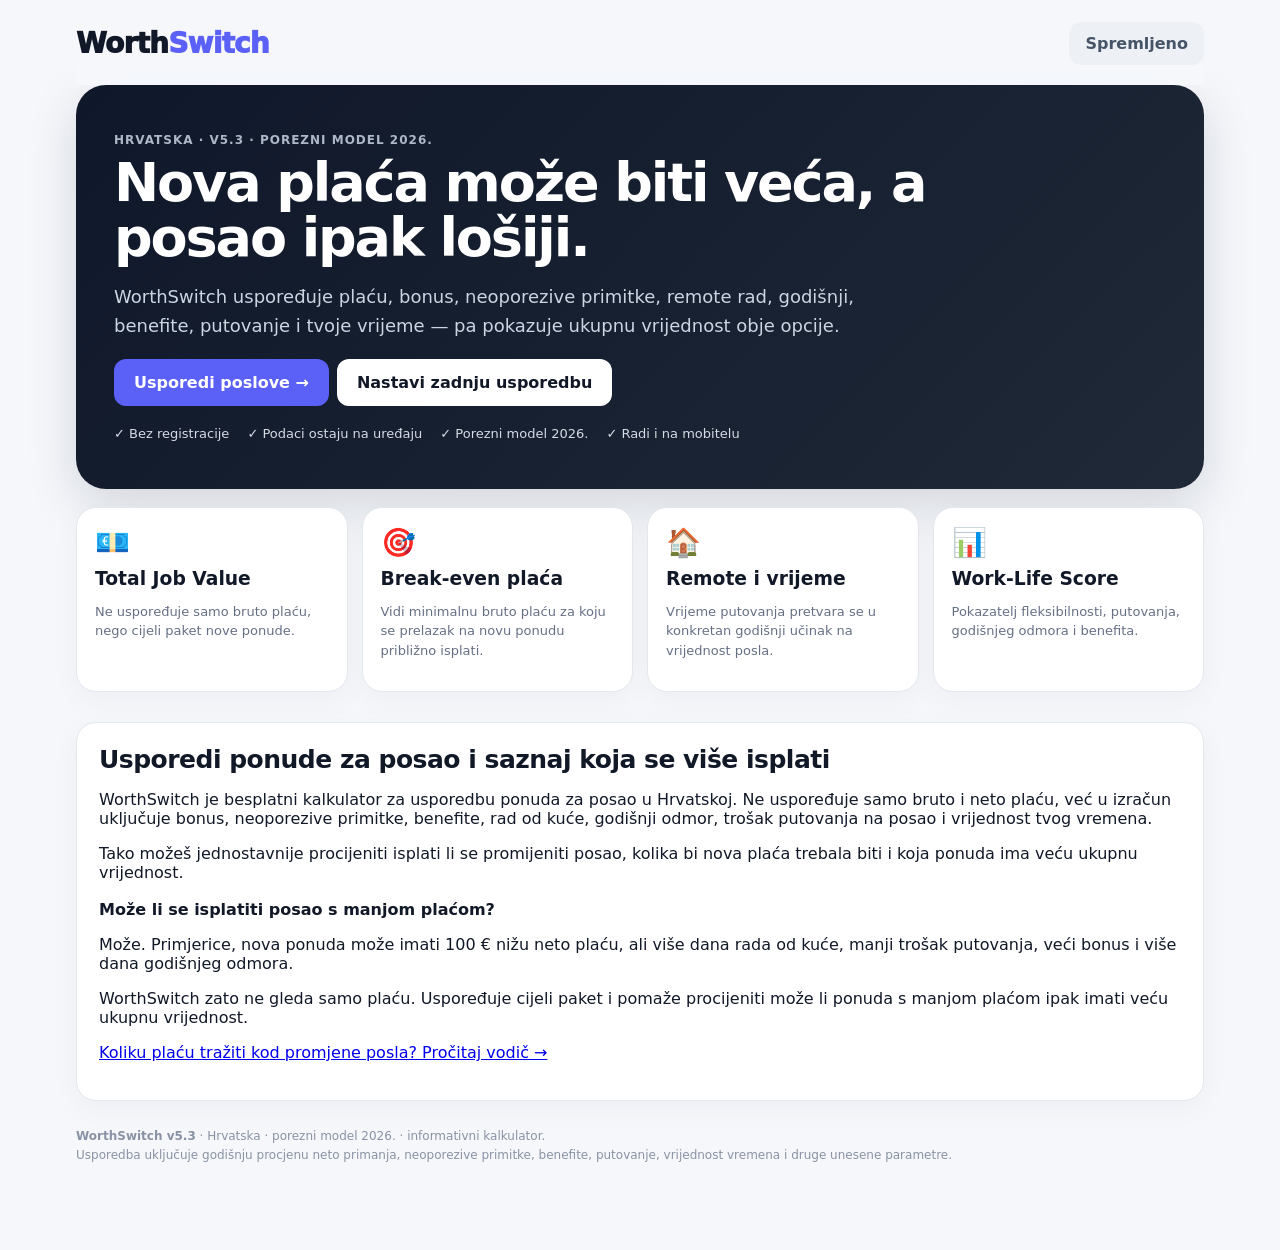
==== index.html @ a0196c50 "Update index.html" ====
<!doctype html>
<html lang="hr">
<head>
  <meta charset="utf-8">
  <meta name="viewport" content="width=device-width,initial-scale=1,viewport-fit=cover">

  <meta name="theme-color" content="#111827">
  <meta
    name="description"
    content="Usporedi trenutni posao i novu ponudu. Izračunaj neto plaću, bonuse, benefite, trošak i vrijeme putovanja te saznaj isplati li se promijeniti posao."
  >
<link rel="canonical" href="https://worthswitch.hr/">
  <meta property="og:title" content="WorthSwitch — isplati li se promijeniti posao?">
  <meta
    property="og:description"
    content="Usporedi cijeli paket dvije ponude za posao — ne samo bruto plaću."
  >
  <meta property="og:type" content="website">
<meta property="og:url"
  content="https://worthswitch.hr/">
  <meta property="og:image" content="https://worthswitch.hr/worthswitch-og.png">
<meta property="og:image:alt" content="WorthSwitch usporedba dvije ponude za posao">

<meta name="twitter:card" content="summary_large_image">
<meta name="twitter:title" content="WorthSwitch – isplati li se promijeniti posao?">
<meta name="twitter:description" content="Usporedi cijeli paket dvije ponude za posao – ne samo bruto plaću.">
<meta name="twitter:image" content="https://worthswitch.hr/worthswitch-og.png">
  <link rel="manifest" href="manifest.webmanifest">
  <link rel="icon" href="icon-192.png">
  <link rel="stylesheet" href="styles.css">

  <title>WorthSwitch - Usporedi plaće i ponude za posao</title>
  <script type="application/ld+json">
{
  "@context": "https://schema.org",
  "@type": "WebApplication",
  "name": "WorthSwitch",
  "url": "https://worthswitch.hr/",
  "description": "Besplatni kalkulator za usporedbu ponuda za posao u Hrvatskoj koji uz plaću uključuje bonuse, neoporezive primitke, benefite, rad od kuće, godišnji odmor, trošak putovanja i vrijednost vremena.",
  "applicationCategory": "FinanceApplication",
  "operatingSystem": "Web",
  "offers": {
    "@type": "Offer",
    "price": "0",
    "priceCurrency": "EUR"
  },
  "inLanguage": "hr"
}
</script>
</head>

<body>

  <div class="app-shell">

    <!-- TOP BAR -->

    <header class="topbar">

      <a
        class="brand"
        href="#"
        onclick="showLanding();return false;"
        aria-label="WorthSwitch početna"
      >
        Worth<span>Switch</span>
      </a>

      <div class="top-actions">

        <button
          class="btn btn-ghost"
          id="installBtn"
          hidden
        >
          Instaliraj
        </button>

        <button
          class="btn btn-ghost"
          onclick="showSaved()"
        >
          Spremljeno
        </button>

      </div>

    </header>


    <!-- LANDING -->

    <section id="landing" class="landing">

      <div class="hero-card">

        <div class="eyebrow">
          HRVATSKA · V5.3 · POREZNI MODEL 2026.
        </div>

        <h1>
          Nova plaća može biti veća,
          a posao ipak lošiji.
        </h1>

        <p>
          WorthSwitch uspoređuje plaću, bonus, neoporezive primitke,
          remote rad, godišnji, benefite, putovanje i tvoje vrijeme —
          pa pokazuje ukupnu vrijednost obje opcije.
        </p>

        <div class="hero-actions">

          <button
            class="btn btn-primary btn-lg"
            onclick="startNewFlow()"
          >
            Usporedi poslove →
          </button>

          <button
            class="btn btn-light btn-lg"
            onclick="loadDraftAndStart()"
          >
            Nastavi zadnju usporedbu
          </button>

        </div>

        <div class="trust-row">
          <span>✓ Bez registracije</span>
          <span>✓ Podaci ostaju na uređaju</span>
          <span>✓ Porezni model 2026.</span>
          <span>✓ Radi i na mobitelu</span>
        </div>

      </div>


      <div class="feature-grid">

        <article class="feature-card">
          <div class="feature-icon">💶</div>
          <h3>Total Job Value</h3>
          <p>
            Ne uspoređuje samo bruto plaću,
            nego cijeli paket nove ponude.
          </p>
        </article>

        <article class="feature-card">
          <div class="feature-icon">🎯</div>
          <h3>Break-even plaća</h3>
          <p>
            Vidi minimalnu bruto plaću za koju se prelazak
            na novu ponudu približno isplati.
          </p>
        </article>

        <article class="feature-card">
          <div class="feature-icon">🏠</div>
          <h3>Remote i vrijeme</h3>
          <p>
            Vrijeme putovanja pretvara se u konkretan
            godišnji učinak na vrijednost posla.
          </p>
        </article>

        <article class="feature-card">
          <div class="feature-icon">📊</div>
          <h3>Work-Life Score</h3>
          <p>
            Dodatni heuristički pokazatelj plaće,
            fleksibilnosti, vremena i godišnjeg odmora.
          </p>
        </article>

      </div>

    

    <section class="panel seo-section">
  <h2>Usporedi ponude za posao i saznaj koja se više isplati</h2>

  <p>
    WorthSwitch je besplatni kalkulator za usporedbu ponuda za posao u Hrvatskoj.
    Ne uspoređuje samo bruto i neto plaću, već u izračun uključuje bonus,
    neoporezive primitke, benefite, rad od kuće, godišnji odmor,
    trošak putovanja na posao i vrijednost tvog vremena.
  </p>

  <p>
    Tako možeš jednostavnije procijeniti isplati li se promijeniti posao,
    kolika bi nova plaća trebala biti i koja ponuda ima veću ukupnu vrijednost.
  </p>
    <h3>Može li se isplatiti posao s manjom plaćom?</h3>

<p>
  Može. Primjerice, nova ponuda može imati 100 € nižu neto plaću,
  ali više dana rada od kuće, manji trošak putovanja, veći bonus
  i više dana godišnjeg odmora.
</p>

<p>
  WorthSwitch zato ne gleda samo plaću. Uspoređuje cijeli paket
  i pomaže procijeniti može li ponuda s manjom plaćom ipak imati
  veću ukupnu vrijednost.
</p>  
      <p>
  <a href="/koliku-placu-traziti.html">
    Koliku plaću tražiti kod promjene posla? Pročitaj vodič →
  </a>
</p>
</section>
</section>

    <!-- SAVED -->

    <section id="savedPanel" class="panel hidden">

      <div class="section-head">

        <div>
          <div class="eyebrow dark">
            LOKALNO SPREMLJENO
          </div>

          <h2>Moje usporedbe</h2>
        </div>

        <button
          class="btn btn-ghost"
          onclick="closeSaved()"
        >
          Zatvori
        </button>

      </div>

      <div id="savedList"></div>

    </section>


    <!-- WIZARD -->

    <main id="wizard" class="hidden">

      <div class="wizard-head">

        <div>

          <div
            class="eyebrow dark"
            id="stepLabel"
          ></div>

          <div class="progress">
            <div id="progressBar"></div>
          </div>

        </div>

        <div class="autosave">
          ● Automatski spremljeno
        </div>

      </div>


      <!-- STEP 1 -->

      <section id="step1" class="panel step">

        <h2>Porezni profil</h2>

        <p class="muted">
          Odaberi preset ili ručno unesi važeće lokalne
          porezne stope prema prebivalištu.
        </p>


        <div class="grid2">

          <div>

            <label>Grad / općina</label>

            <select
              id="city"
              data-save
              onchange="applyCity()"
            >
              <option value="custom">
                Ručno / drugo mjesto
              </option>

              <option value="zagreb">
                Zagreb
              </option>

              <option value="split">
                Split
              </option>

              <option value="rijeka">
                Rijeka
              </option>

              <option value="osijek">
                Osijek
              </option>

              <option value="bjelovar">
                Bjelovar
              </option>
            </select>

          </div>


          <div>

            <label>Naziv mjesta</label>

            <input
              id="customCity"
              data-save
              placeholder="npr. Lekenik"
              autocomplete="off"
            >

          </div>


          <div>

            <label>Niža stopa (%)</label>

            <input
              id="taxLow"
              data-save
              type="number"
              step=".1"
              min="0"
              max="40"
              value="20"
            >

          </div>


          <div>

            <label>Viša stopa (%)</label>

            <input
              id="taxHigh"
              data-save
              type="number"
              step=".1"
              min="0"
              max="50"
              value="30"
            >

          </div>

        </div>


        <div class="info-box">
          Lokalnu stopu određuje grad/općina.
          Ako nisi siguran u preset, odaberi
          <b>Ručno / drugo mjesto</b> i unesi važeće stope.
        </div>


        <h3>Osobni odbitak</h3>


        <div class="grid3">

          <div>

            <label>Ostali uzdržavani članovi (bez djece)</label>

            <input
              id="dependents"
              data-save
              type="number"
              min="0"
              max="20"
              value="0"
            >
<div class="field-help">
  Djecu unesi zasebno u polje „Broj djece”.
</div>
          </div>


          <div>

            <label>Broj djece</label>

            <input
              id="children"
              data-save
              type="number"
              min="0"
              max="20"
              value="0"
            >

          </div>


          <div>

            <label>Dodatni odbitak zbog invalidnosti (€ / mj.)</label>

         <input
  id="disability"
  data-save
  type="number"
  min="0"
  max="12000"
  step="1"
  value="0"
>

<div class="field-help">
  Upiši ukupni dodatni mjesečni osobni odbitak zbog invalidnosti
  za sebe, uzdržavane članove i djecu.
</div>

          </div>

        </div>


        <div class="grid2">

          <div>

            <label>
              Umanjenje godišnjeg poreza za mlade (2026.)
            </label>

            <select
              id="youthRelief"
              data-save
            >
              <option value="0">
                Ne primjenjuj / ne ispunjavam uvjet
              </option>

              <option value="1">
                100% — godište 2001. ili mlađe
              </option>

              <option value="0.5">
                50% — godište 1996.–2000.
              </option>
            </select>

          </div>


          <div>

            <label>
              Blagdani koji padaju na radni dan
            </label>

            <input
              id="weekdayHolidays"
              data-save
              type="number"
              min="0"
              max="20"
              value="9"
            >
<div class="field-help">
  Za Hrvatsku u 2026. zadana vrijednost je 9. Promijeni samo ako želiš prilagoditi procjenu svom radnom rasporedu.
</div>
          </div>

        </div>


        <div
          id="allowanceInfo"
          class="info-box"
        ></div>


        <div class="step-actions">

          <span></span>

          <button
            class="btn btn-primary"
            onclick="goTo(2)"
          >
            Dalje →
          </button>

        </div>

      </section>


      <!-- STEP 2 -->

      <section
        id="step2"
        class="panel step hidden"
      >

        <div class="section-head">

          <div>

            <div class="eyebrow dark">
              OPCIJA A
            </div>

            <h2>Trenutni posao</h2>

          </div>

        </div>


        <p class="muted">
          Unesi cijeli godišnji paket.
          Kod neoporezivih primitaka unesi iznos koji stvarno
          očekuješ da će ti biti isplaćen neoporezivo.
        </p>


        <div
          class="grid2 job-grid"
          data-prefix="c"
        ></div>


        <div class="step-actions">

          <button
            class="btn btn-ghost"
            onclick="goTo(1)"
          >
            ← Natrag
          </button>

          <button
            class="btn btn-primary"
            onclick="goTo(3)"
          >
            Dalje →
          </button>

        </div>

      </section>


      <!-- STEP 3 -->

      <section
        id="step3"
        class="panel step hidden"
      >

        <div class="section-head">

          <div>

            <div class="eyebrow dark">
              OPCIJA B
            </div>

            <h2>Nova ponuda</h2>

          </div>

        </div>


        <p class="muted">
          Unesi novu ponudu.
          Nepoznate stavke možeš ostaviti na 0.
        </p>


        <div
          class="grid2 job-grid"
          data-prefix="n"
        ></div>


        <div class="info-box">

          <label>
            Koliko ti vrijedi jedan sat slobodnog vremena? (€)
          </label>

          <input
            id="hourValue"
            data-save
            type="number"
            min="0"
            max="200"
            step="1"
            value="10"
          >

          <div class="helper-text">
            Ovo je subjektivna vrijednost vremena.
            Koristi se samo u Total Job Value izračunu
            i ne mijenja financijsku vrijednost ponude.
          </div>

        </div>


        <div class="step-actions">

          <button
            class="btn btn-ghost"
            onclick="goTo(2)"
          >
            ← Natrag
          </button>

          <button
            class="btn btn-primary"
            onclick="calculate()"
          >
            Izračunaj →
          </button>

        </div>

      </section>


      <!-- STEP 4 -->

      <section
        id="step4"
        class="hidden"
      >

        <div
          id="resultHero"
          class="result-hero"
        ></div>


        <div class="kpi-grid">

          <div class="kpi-card">

            <div
              class="kpi"
              id="kFin"
            ></div>

            <div class="kpi-label">
              financijska razlika / god.
            </div>

          </div>


          <div class="kpi-card">

            <div
              class="kpi"
              id="kTime"
            ></div>

            <div class="kpi-label">
              razlika vremena / god.
            </div>

          </div>


          <div class="kpi-card">

            <div
              class="kpi"
              id="kBreak"
            ></div>

            <div class="kpi-label">
              break-even bruto / mj.
            </div>

            <div class="kpi-help">
              Najniža približna bruto plaća nove ponude
              pri kojoj je Total Job Value jednak.
            </div>

          </div>


          <div class="kpi-card">

            <div
              class="kpi"
              id="kScore"
            ></div>

            <div class="kpi-label">
              Job Score
            </div>

            <div class="kpi-help">
              Indikativna ocjena fleksibilnosti, putovanja, godišnjeg i benefita - nije dio Total Job Value izračuna.
            </div>

          </div>

        </div>


        <!-- DETAIL COMPARISON -->

        <section class="panel">

          <div class="section-head">

            <div>

              <h2>Detaljna usporedba</h2>

              <p class="muted">
                Godišnja vrijednost obje opcije.
              </p>
<div class="info-box">
  <b>Porezna napomena:</b>
  Procijenjeni neto i porez služe samo za informativnu usporedbu.
  Stvarni obračun može odstupati ovisno o poreznoj kartici, drugim dohocima,
  godišnjem obračunu i pravilima poslodavca.
  Kod bruto plaća do 1.300 € WorthSwitch primjenjuje umanjenje osnovice
  za mirovinske doprinose. Godišnji bonus računa se konzervativno bez
  dodatnog umanjenja, pa stvarni obračun može odstupati ovisno o mjesecu
  i načinu isplate bonusa.
</div>

            </div>

            <button
              class="btn btn-soft"
              onclick="shareResult()"
            >
              Podijeli rezultat
            </button>

          </div>


          <div id="comparison"></div>

        </section>


        <!-- SIMULATOR + ASK -->

        <div class="grid2">

          <section class="panel">

            <h2>What-if simulator</h2>

            <p class="muted">
              Provjeri kako bi druga bruto plaća
              promijenila rezultat nove ponude.
            </p>

            <input
              id="simSalary"
              class="range"
              type="range"
              min="1000"
              max="7000"
              step="50"
              oninput="simulate()"
            >

            <div
              class="slider-value"
              id="simVal"
            ></div>

            <div
              id="simOut"
              class="callout"
            ></div>

          </section>


          <section class="panel">

            <h2>Koliko tražiti?</h2>

            <p class="muted">
              WorthSwitch procjenjuje plaću potrebnu
              da nova ponuda nadoknadi razlike
              u benefitima, putovanju i vremenu.
            </p>

            <div id="ask"></div>

          </section>

        </div>


        <!-- TIME + SCORE -->

        <div class="grid2">

          <section class="panel">

            <h2>Vrijeme</h2>

            <p class="muted">
              Procjena vremena provedenog na putovanju
              na posao tijekom godine.
            </p>

            <div id="time"></div>

          </section>


          <section class="panel">

            <h2>Job Score</h2>

            <p class="muted">
              Dodatni heuristički indikator koji kombinira
              novac, fleksibilnost, vrijeme i godišnji odmor.
              Ne predstavlja objektivnu vrijednost posla.
            </p>

            <div id="scores"></div>

          </section>

        </div>


        <!-- SAVE -->

        <section class="panel">

          <div class="section-head">

            <div>

              <h2>Spremi usporedbu</h2>

              <p class="muted">
                Sprema se samo lokalno na ovom uređaju.
              </p>

            </div>

            <button
              class="btn btn-primary"
              onclick="saveComparison()"
            >
              Spremi
            </button>

          </div>

        </section>


        <!-- IMPORTANT -->

        <section class="panel">

          <h2>Važno o izračunu</h2>

          <p class="muted">
            WorthSwitch daje informativnu godišnju procjenu.
            Model za 2026. koristi osnovni osobni odbitak
            600 € mjesečno, godišnji prag 60.000 €
            između niže i više porezne stope te
            porezne stope koje korisnik odabere ili ručno unese.
          </p>

          <p class="muted">
            Model ne zamjenjuje službeni obračun plaće,
            obračun poslodavca, Poreznu upravu niti
            individualni porezni ili financijski savjet.
          </p>

          <p class="muted">
            Neoporezivi primitci ne provjeravaju se automatski
            prema zakonskim limitima. Unesi iznos koji stvarno
            očekuješ da će biti isplaćen neoporezivo.
          </p>

        </section>


        <!-- STEP 4 NAVIGATION -->

        <div class="step-actions">

          <button
            class="btn btn-ghost"
            onclick="goTo(3)"
          >
            ← Natrag na novu ponudu
          </button>


          <div class="action-group">

            <button
              class="btn btn-soft"
              onclick="shareResult()"
            >
              Podijeli
            </button>

            <button
              class="btn btn-soft"
              onclick="window.print()"
            >
              PDF / ispis
            </button>

          </div>

        </div>

      </section>

    </main>


    <!-- FOOTER -->

    <footer>

      <strong>WorthSwitch v5.3</strong>
      · Hrvatska
      · porezni model 2026.
      · informativni kalkulator.

      <br>

      Usporedba uključuje godišnju procjenu neto primanja,
      neoporezive primitke, benefite, putovanje,
      vrijednost vremena i druge unesene parametre.

    </footer>

  </div>


  <script src="app.js"></script>

</body>
</html>
---- styles.css ----
:root{
  --bg:#f5f7fb;
  --surface:#ffffff;
  --ink:#111827;
  --muted:#667085;
  --line:#e4e7ec;
  --brand:#5b61f6;
  --brand2:#eef0ff;
  --dark:#111827;
  --good:#5ee2a0;
  --bad:#ff7a7a;
  --neutral:#ffd166;
}

*{box-sizing:border-box}

html{scroll-behavior:smooth}

body{
  margin:0;
  font-family:Inter,system-ui,-apple-system,Segoe UI,Roboto,sans-serif;
  background:var(--bg);
  color:var(--ink);
}

button,input,select{font:inherit}

.app-shell{
  max-width:1160px;
  margin:auto;
  padding:18px 16px 64px;
}

.topbar{
  display:flex;
  justify-content:space-between;
  align-items:center;
  padding:4px 0 20px;
  position:sticky;
  top:0;
  background:#f5f7fbef;
  backdrop-filter:blur(12px);
  z-index:10;
}

.brand{
  font-size:28px;
  font-weight:950;
  letter-spacing:-.8px;
  color:var(--ink);
  text-decoration:none;
}

.brand span{color:var(--brand)}

.top-actions,
.hero-actions,
.action-group{
  display:flex;
  gap:8px;
  align-items:center;
}

.btn{
  border:0;
  border-radius:12px;
  padding:12px 16px;
  font-weight:850;
  cursor:pointer;
  transition:.18s ease;
}

.btn:hover{transform:translateY(-1px)}

.btn-lg{padding:14px 20px}

.btn-primary{
  background:var(--brand);
  color:white;
}

.btn-ghost{
  background:#edf1f6;
  color:#475467;
}

.btn-soft{
  background:var(--brand2);
  color:#454bd8;
}

.btn-light{
  background:#fff;
  color:#111827;
}

.hero-card{
  background:linear-gradient(135deg,#0f172a,#1f2937);
  color:#fff;
  border-radius:30px;
  padding:48px 38px;
  box-shadow:0 16px 50px #10182825;
}

.hero-card h1{
  font-size:54px;
  line-height:1.02;
  letter-spacing:-2.1px;
  max-width:840px;
  margin:8px 0 16px;
}

.hero-card p{
  font-size:18px;
  line-height:1.6;
  color:#cbd5e1;
  max-width:760px;
}

.eyebrow{
  font-size:12px;
  font-weight:900;
  letter-spacing:1px;
  color:#aeb7c7;
}

.eyebrow.dark{color:#7a8495}

.trust-row{
  display:flex;
  gap:18px;
  flex-wrap:wrap;
  margin-top:20px;
  font-size:13px;
  color:#d5dbe5;
}

.feature-grid{
  display:grid;
  grid-template-columns:repeat(4,1fr);
  gap:14px;
  margin:18px 0 30px;
}

.feature-card,
.panel,
.kpi-card{
  background:#fff;
  border:1px solid var(--line);
  border-radius:20px;
  box-shadow:0 8px 30px #1018280a;
}

.feature-card{padding:18px}

.feature-icon{font-size:28px}

.feature-card h3{margin:9px 0 5px}

.feature-card p,
.muted{color:var(--muted)}

.feature-card p{
  font-size:13px;
  line-height:1.5;
}

.panel{
  padding:22px;
  margin:16px 0;
}

.panel h2{
  font-size:25px;
  letter-spacing:-.5px;
  margin:0 0 7px;
}

.panel h3{
  font-size:16px;
  margin:18px 0 5px;
}

.section-head{
  display:flex;
  justify-content:space-between;
  align-items:center;
  gap:12px;
}

.grid2{
  display:grid;
  grid-template-columns:1fr 1fr;
  gap:16px;
}

.grid3{
  display:grid;
  grid-template-columns:repeat(3,1fr);
  gap:14px;
}

.kpi-grid{
  display:grid;
  grid-template-columns:repeat(4,1fr);
  gap:12px;
  margin-top:14px;
}

.kpi-card{
  padding:18px;
  min-height:132px;
}

.kpi{
  font-size:28px;
  font-weight:950;
  letter-spacing:-.5px;
  line-height:1.05;
}

.kpi-label{
  font-size:12px;
  color:var(--muted);
  margin-top:4px;
}

.kpi-help{
  font-size:11px;
  line-height:1.4;
  color:#98a2b3;
  margin-top:8px;
}

label{
  display:block;
  font-size:12px;
  font-weight:800;
  color:#596579;
  margin:12px 0 6px;
}

input,
select{
  width:100%;
  padding:12px 13px;
  border:1px solid #d9dfeb;
  border-radius:11px;
  background:#fff;
  color:var(--ink);
}

input:focus,
select:focus{
  outline:3px solid #e5e7ff;
  border-color:#757afb;
}

.field-help,
.helper-text{
  margin-top:6px;
  font-size:11px;
  color:#98a2b3;
  line-height:1.45;
}

.info-box{
  background:#fafbfe;
  border:1px solid #eef1f6;
  border-radius:14px;
  padding:14px;
  margin-top:14px;
  color:var(--muted);
  font-size:13px;
}

.step-actions{
  display:flex;
  justify-content:space-between;
  gap:10px;
  margin-top:20px;
}

.hidden{display:none!important}

.wizard-head{
  display:flex;
  justify-content:space-between;
  gap:16px;
  align-items:flex-start;
}

.wizard-head>div:first-child{flex:1}

.autosave{
  font-size:12px;
  color:#16805a;
  font-weight:800;
  margin-top:1px;
}

.progress{
  height:6px;
  background:#e8ecf4;
  border-radius:10px;
  overflow:hidden;
  margin:8px 0 22px;
}

.progress div{
  height:100%;
  background:var(--brand);
}

.result-hero{
  background:var(--dark);
  color:white;
  border-radius:26px;
  padding:30px;
}

.result-hero .big{
  font-size:42px;
  font-weight:950;
  line-height:1.05;
  letter-spacing:-1px;
  margin:8px 0;
}

.good{color:var(--good)}
.bad{color:var(--bad)}
.neutral{color:var(--neutral)}

.result-number{
  font-size:20px;
  font-weight:850;
  margin-top:8px;
}

.result-explanation{
  margin-top:16px;
  display:grid;
  gap:6px;
  font-size:14px;
  line-height:1.5;
  color:#d5dbe5;
}

.result-note{
  color:#b9c2d0;
  font-size:13px;
  line-height:1.5;
  margin:14px 0 0;
}

.score-diff{
  display:block;
  margin-top:4px;
  font-size:12px;
  font-weight:850;
  color:#667085;
}

.score-positive{color:#16805a}
.score-negative{color:#b42318}

.table-wrap{
  width:100%;
  overflow-x:auto;
}

table{
  width:100%;
  border-collapse:collapse;
  min-width:640px;
}

th,td{
  text-align:left;
  padding:11px 7px;
  border-bottom:1px solid #edf0f5;
  vertical-align:top;
}

th{
  font-size:11px;
  color:#7a8495;
  text-transform:uppercase;
}

.total-row th{
  font-size:13px;
  color:#111827;
}

.comparison-note{
  font-size:12px;
  margin-top:10px;
}

.metric{margin:13px 0}

.metric-head{
  display:flex;
  justify-content:space-between;
  font-size:12px;
  font-weight:800;
}

.score-bars{
  display:grid;
  gap:6px;
  margin-top:6px;
}

.bar{
  height:9px;
  background:#e9edf4;
  border-radius:20px;
  overflow:hidden;
}

.bar div{
  height:100%;
  background:var(--brand);
}

.bar-old div{opacity:.45}
.bar-new div{opacity:1}

.callout{
  border-left:4px solid var(--brand);
  background:#f8f8ff;
  padding:14px 16px;
  border-radius:0 12px 12px 0;
  margin-top:10px;
}

.time-callout{margin-top:16px}

.pill-row{
  display:flex;
  flex-wrap:wrap;
  gap:6px;
}

.pill{
  display:inline-block;
  background:var(--brand2);
  color:#454bd8;
  padding:6px 9px;
  border-radius:999px;
  font-size:12px;
  font-weight:800;
}

.range{
  padding:0;
  border:0;
}

.slider-value{
  font-size:27px;
  font-weight:950;
  margin:10px 0;
}

.mini-stat{
  background:#fafbfe;
  border:1px solid #eef1f6;
  border-radius:14px;
  padding:14px;
}

.score-total{
  display:grid;
  grid-template-columns:1fr auto 1fr;
  align-items:center;
  gap:12px;
  text-align:center;
}

.score-total strong{
  display:block;
  font-size:22px;
  margin-top:3px;
}

.score-caption{
  font-size:11px;
  color:#98a2b3;
  text-transform:uppercase;
  font-weight:800;
  letter-spacing:.4px;
}

.score-arrow{
  color:#98a2b3;
  font-size:20px;
}

.score-disclaimer{
  margin-top:12px;
  color:#667085;
  font-size:12px;
  line-height:1.45;
}

.saved-item{
  display:flex;
  justify-content:space-between;
  gap:12px;
  align-items:center;
  padding:13px 0;
  border-bottom:1px solid #eef1f6;
}

.saved-meta{
  font-size:12px;
  color:var(--muted);
  margin-top:3px;
}

footer{
  font-size:12px;
  color:#8992a4;
  line-height:1.6;
  margin-top:26px;
  padding-bottom:20px;
}

@media(max-width:820px){

  .feature-grid,
  .kpi-grid,
  .grid2,
  .grid3{
    grid-template-columns:1fr;
  }

  .hero-card{
    padding:32px 22px;
  }

  .hero-card h1{
    font-size:39px;
  }

  .topbar{
    position:static;
  }

  .top-actions .btn:first-child{
    display:none;
  }

  .wizard-head{
    display:block;
  }

  .autosave{
    margin:-14px 0 16px;
  }

  .step-actions .btn{
    flex:1;
  }

  .section-head{
    align-items:flex-start;
  }

  .action-group{
    flex-wrap:wrap;
  }

  .action-group .btn{
    flex:1;
  }

  .trust-row{
    gap:9px 14px;
  }

  .result-hero{
    padding:24px 20px;
  }

  .result-hero .big{
    font-size:34px;
  }

  .result-number{
    font-size:18px;
  }

  .kpi-card{
    min-height:auto;
  }

  .score-total{
    grid-template-columns:1fr auto 1fr;
  }

  table{
    min-width:560px;
  }

  .saved-item{
    align-items:flex-start;
    flex-direction:column;
  }

  .saved-item .btn{
    width:100%;
  }
}

@media(max-width:480px){

  .app-shell{
    padding:12px 12px 44px;
  }

  .hero-card{
    border-radius:22px;
  }

  .hero-card h1{
    font-size:34px;
    letter-spacing:-1.4px;
  }

  .hero-card p{
    font-size:16px;
  }

  .hero-actions{
    flex-direction:column;
    align-items:stretch;
  }

  .hero-actions .btn{
    width:100%;
  }

  .top-actions{
    gap:6px;
  }

  .btn{
    padding:11px 13px;
  }

  .panel{
    padding:18px;
  }

  .result-hero .big{
    font-size:30px;
  }

  .kpi{
    font-size:25px;
  }

  .step-actions{
    flex-direction:column;
  }

  .action-group{
    width:100%;
  }

  .action-group .btn{
    width:100%;
  }

  .score-total strong{
    font-size:19px;
  }
}

@media print{

  .topbar,
  .step-actions,
  .btn,
  .feature-grid,
  footer{
    display:none!important;
  }

  .app-shell{
    max-width:none;
    padding:0;
  }

  .panel,
  .kpi-card,
  .result-hero{
    box-shadow:none;
    break-inside:avoid;
  }

  .table-wrap{
    overflow:visible;
  }

  table{
    min-width:0;
  }
}
/* =========================================================
   MOBILE RESULT TABLE
   ========================================================= */

@media (max-width: 700px) {

  #comparison .table-wrap {
    width: 100%;
    overflow-x: auto;
    -webkit-overflow-scrolling: touch;
  }

  #comparison table {
    width: 100%;
    min-width: 0;
    table-layout: fixed;
  }

  #comparison th,
  #comparison td {
    padding: 12px 8px;
    vertical-align: top;
    overflow-wrap: anywhere;
  }

  /* Naziv stavke */
  #comparison th:first-child,
  #comparison td:first-child {
    width: 44%;
    text-align: left;
  }

  /* Trenutni + Nova ponuda */
  #comparison th:nth-child(2),
  #comparison td:nth-child(2),
  #comparison th:nth-child(3),
  #comparison td:nth-child(3) {
    width: 28%;
    text-align: right;
  }

  #comparison th {
    font-size: 12px;
  }

  #comparison td {
    font-size: 14px;
  }
}
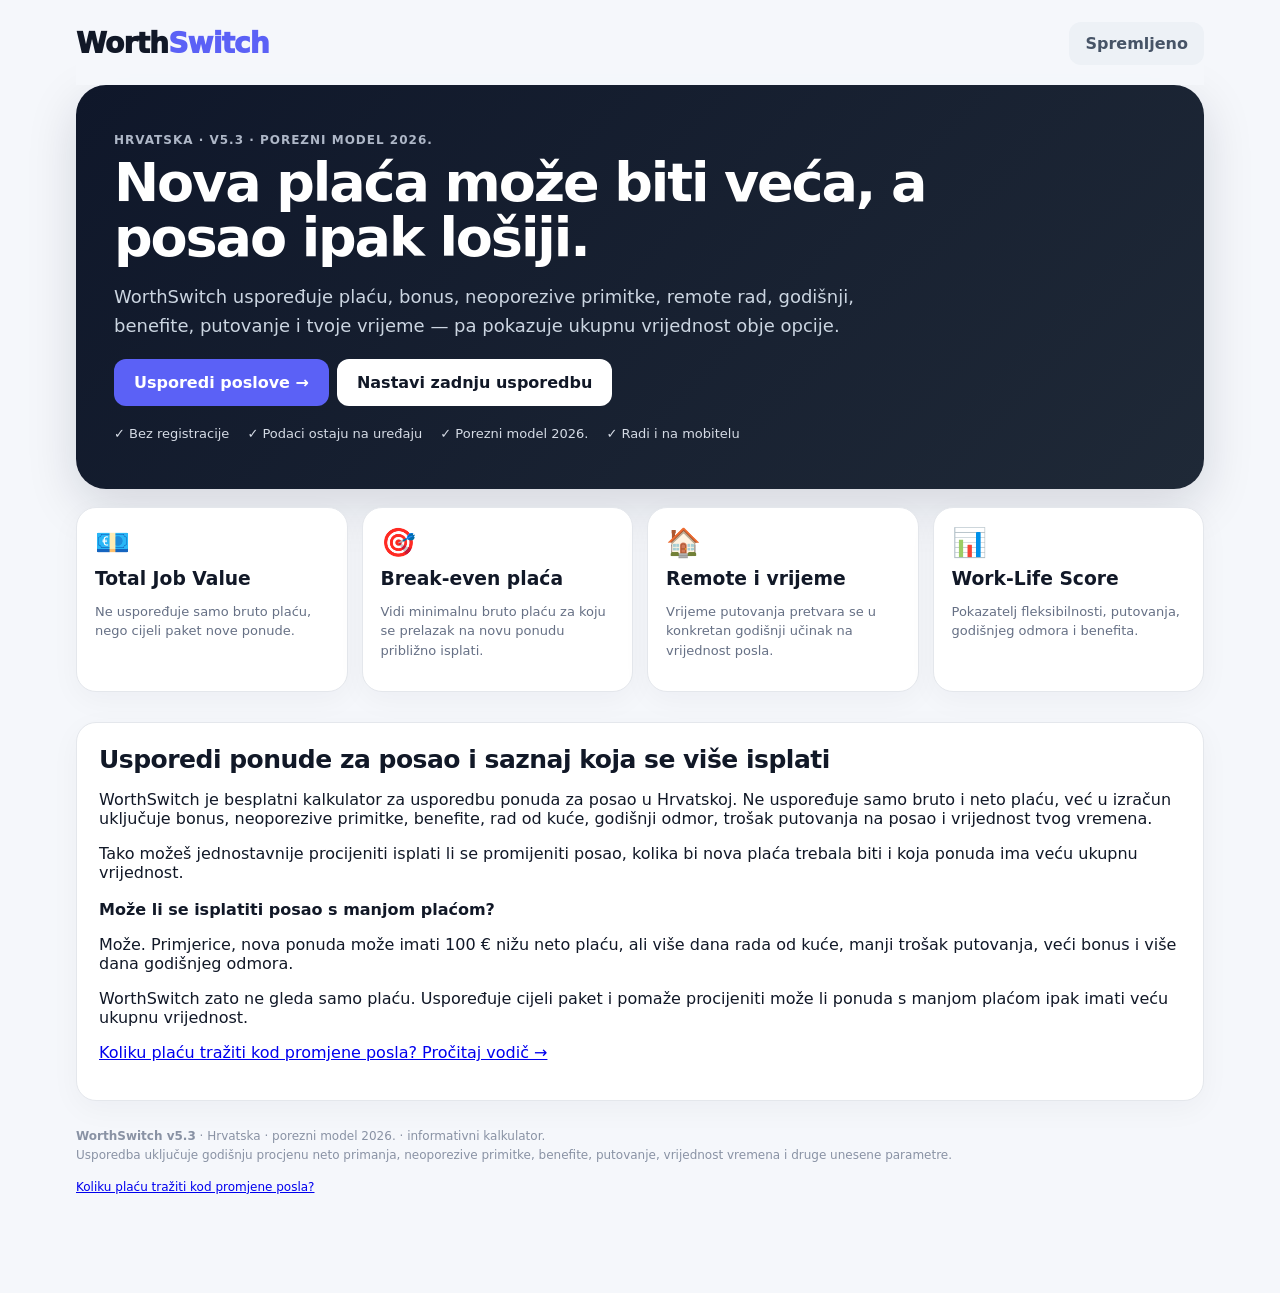
==== commit 3b087741: "Update index.html" ====
--- a/index.html
+++ b/index.html
@@ -967,7 +967,11 @@
       Usporedba uključuje godišnju procjenu neto primanja,
       neoporezive primitke, benefite, putovanje,
       vrijednost vremena i druge unesene parametre.
-
+<p>
+  <a href="/koliku-placu-traziti.html">
+    Koliku plaću tražiti kod promjene posla?
+  </a>
+</p>
     </footer>
 
   </div>
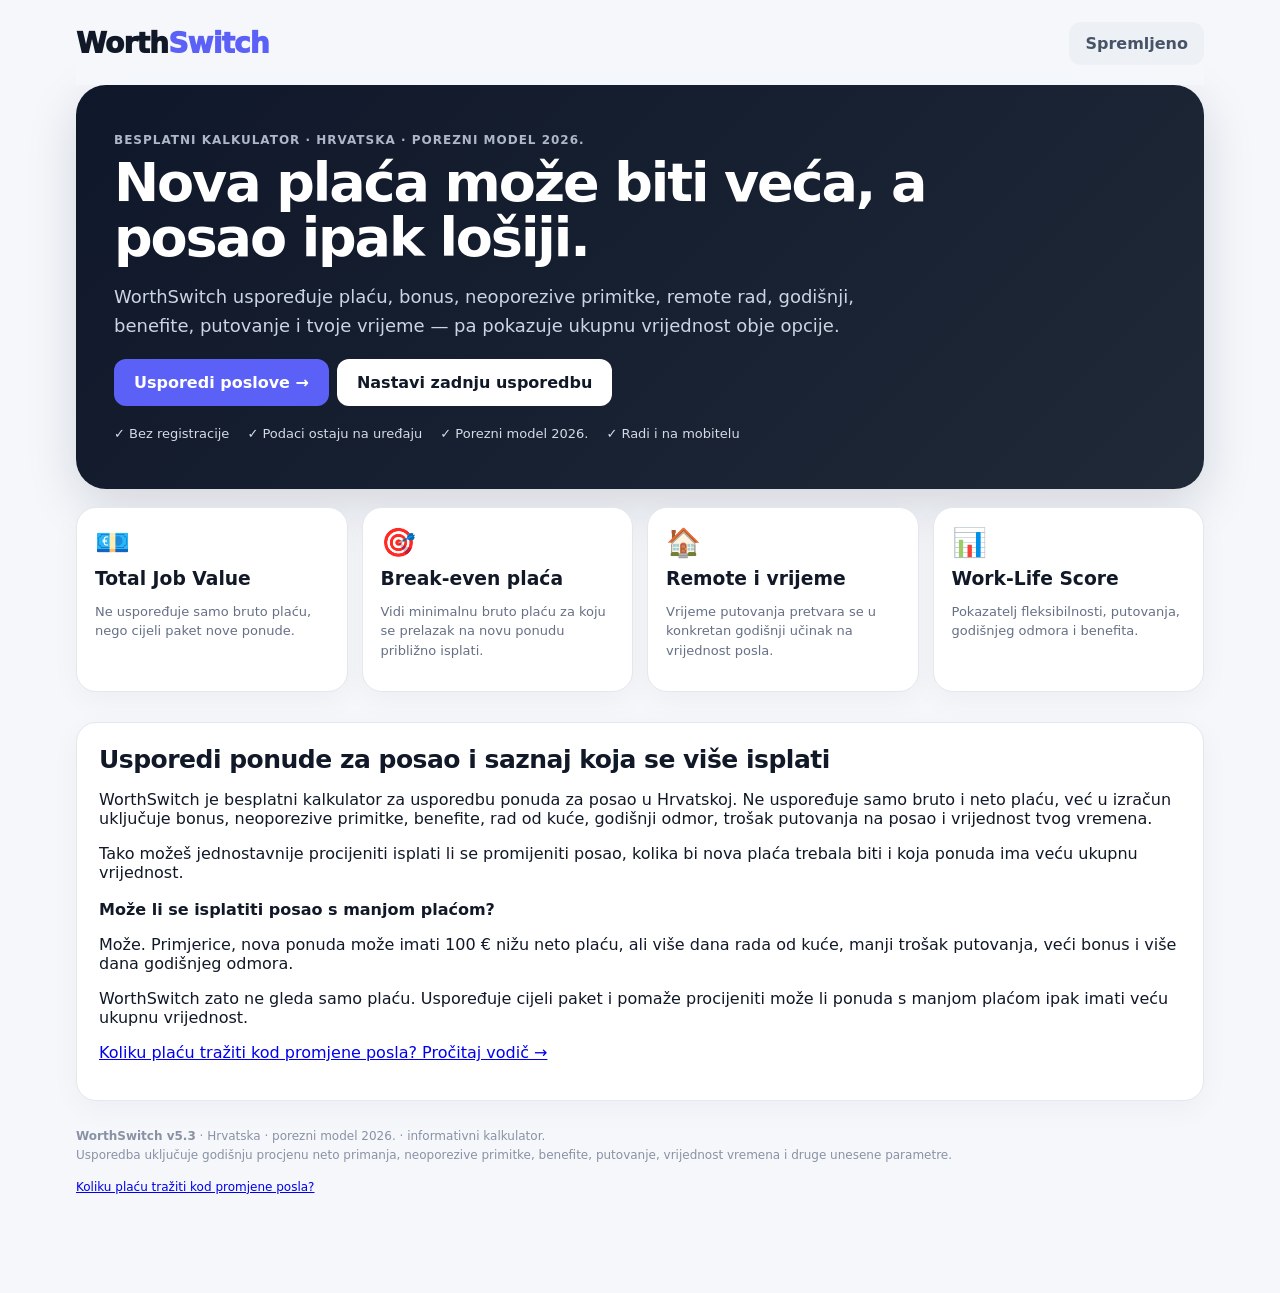
==== commit 5d44e730: "Update index.html" ====
--- a/index.html
+++ b/index.html
@@ -7,9 +7,9 @@
 
   <meta name="theme-color" content="#111827">
   <meta
-    name="description"
-    content="Usporedi trenutni posao i novu ponudu. Izračunaj neto plaću, bonuse, benefite, trošak i vrijeme putovanja te saznaj isplati li se promijeniti posao."
-  >
+  name="description"
+  content="Besplatno usporedi plaću i ponude za posao u Hrvatskoj. Uključi neto plaću, bonus, benefite, remote rad, godišnji, putovanje i vrijednost vremena."
+>
 <link rel="canonical" href="https://worthswitch.hr/">
   <meta property="og:title" content="WorthSwitch — isplati li se promijeniti posao?">
   <meta
@@ -96,7 +96,7 @@
       <div class="hero-card">
 
         <div class="eyebrow">
-          HRVATSKA · V5.3 · POREZNI MODEL 2026.
+  BESPLATNI KALKULATOR · HRVATSKA · POREZNI MODEL 2026.
         </div>
 
         <h1>
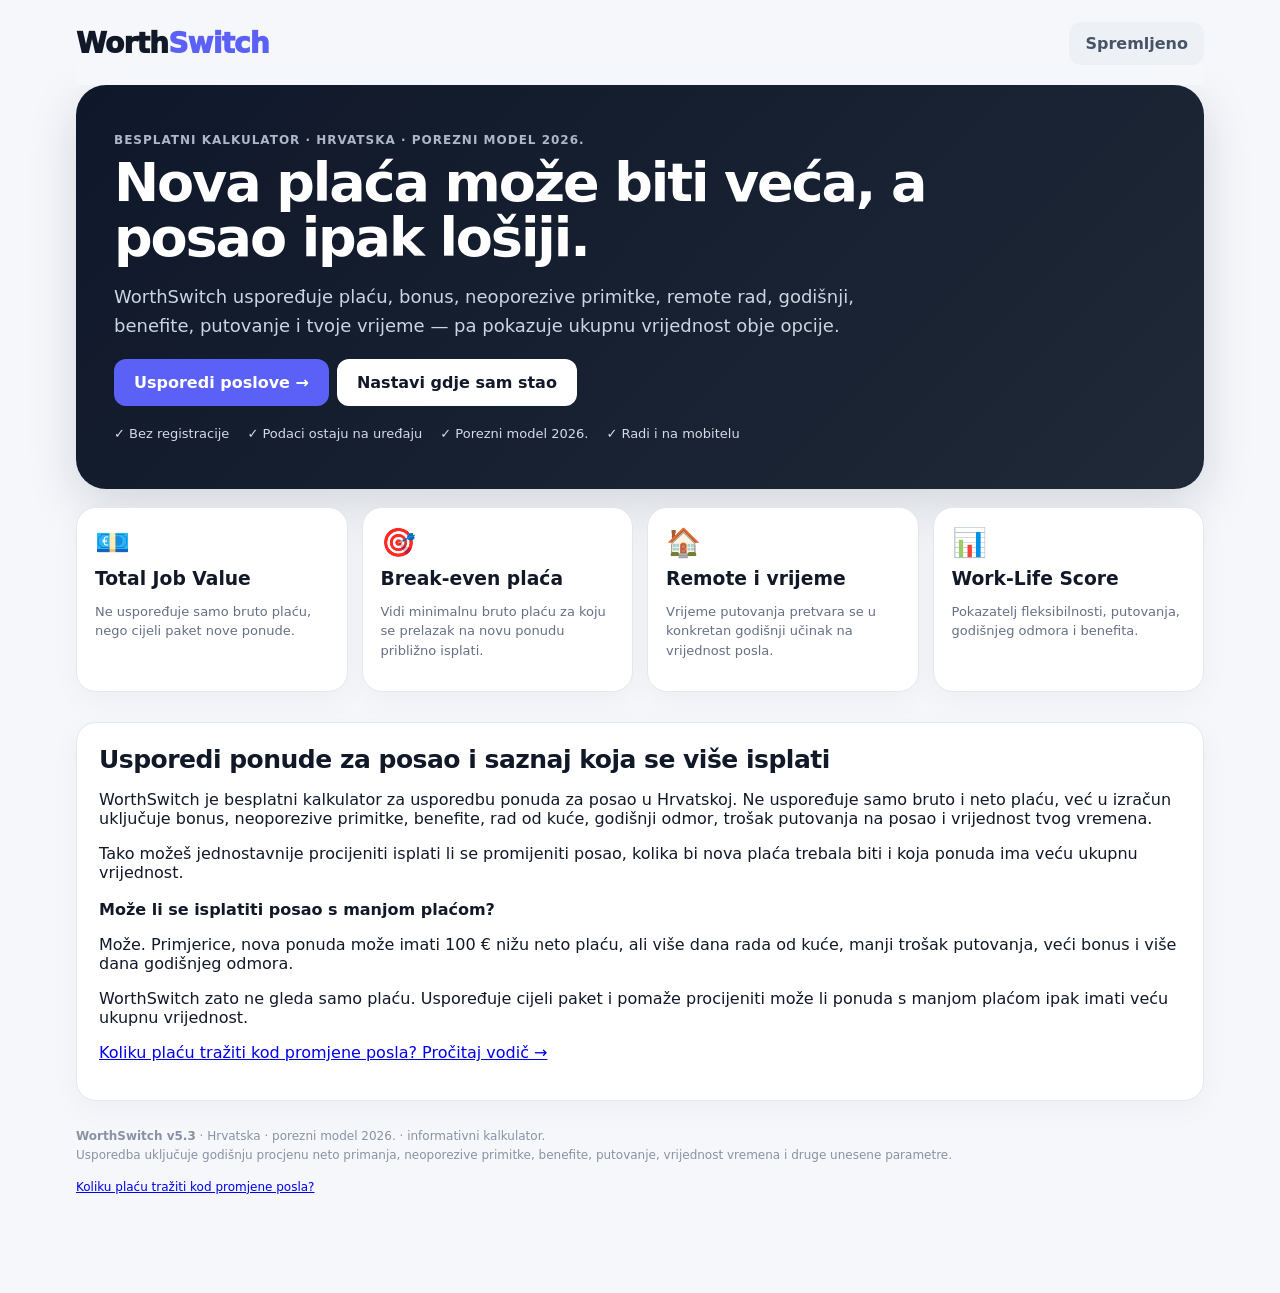
==== commit 584259dd: "Update index.html" ====
--- a/index.html
+++ b/index.html
@@ -123,7 +123,7 @@
             class="btn btn-light btn-lg"
             onclick="loadDraftAndStart()"
           >
-            Nastavi zadnju usporedbu
+            Nastavi gdje sam stao
           </button>
 
         </div>
